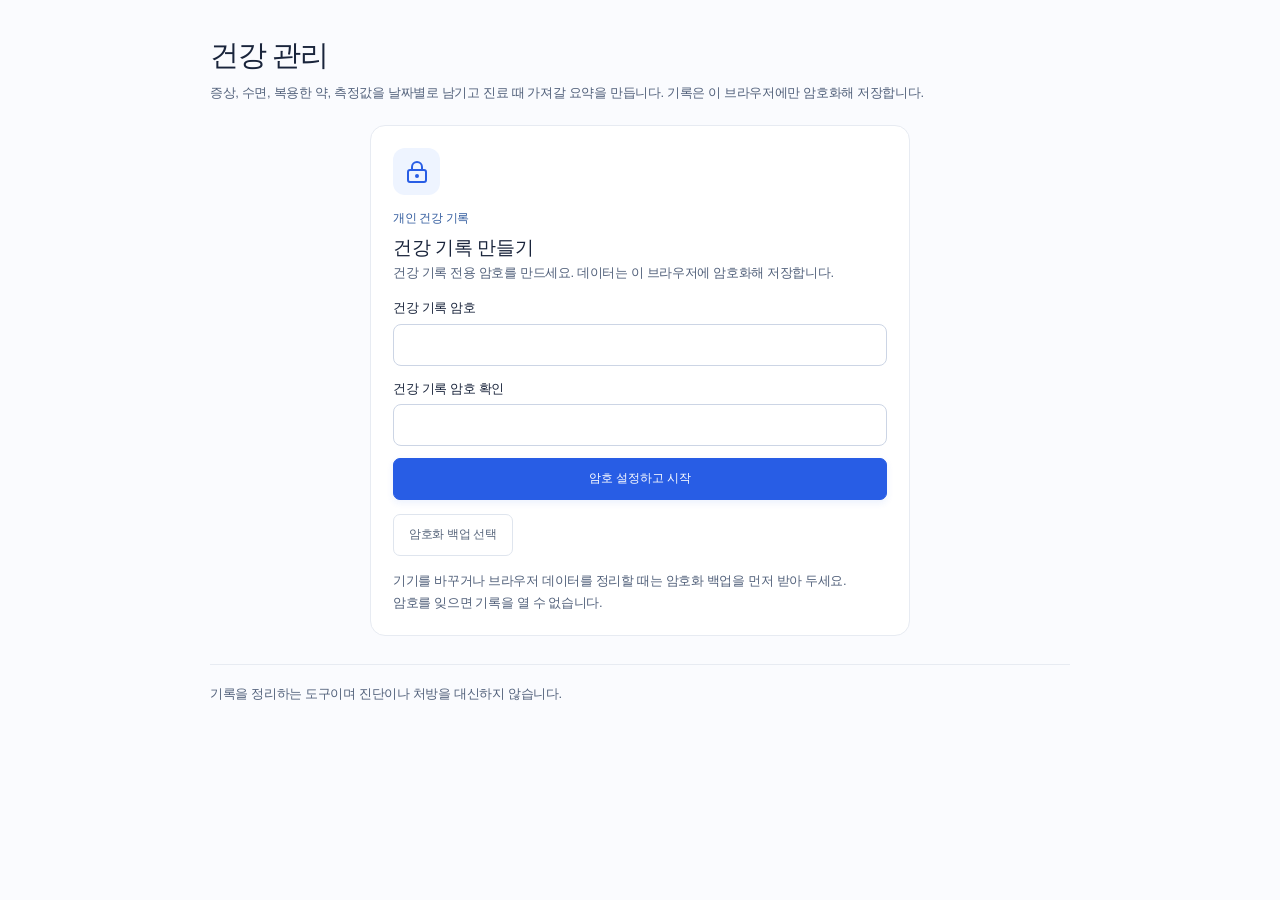
==== index.html @ 81ecff09 "건강 관리 앱 추가 증상, 수면, 복용한 약, 측정값을 날짜별로 남기고 진료 요약을 만드는 정적 페이지입니다. 기록은 암호로 암호화해 브라우저에만 저장하고, 암호화 백업을 받아 다" ====
<!doctype html>
<html lang="ko">
<head>
  <meta charset="utf-8">
  <!-- 스크립트와 스타일은 이 사이트 파일만 허용하고, 페이지가 외부로 데이터를 보내는 연결은 모두 막는다. -->
  <meta http-equiv="Content-Security-Policy"
    content="default-src 'none'; script-src 'self'; style-src 'self'; img-src 'self' data:; connect-src 'none'; base-uri 'none'; form-action 'none'">
  <meta name="viewport" content="width=device-width, initial-scale=1">
  <meta name="robots" content="noindex, nofollow">
  <meta name="referrer" content="no-referrer">
  <title>건강 관리</title>
  <link rel="icon" href="data:image/svg+xml,%3Csvg xmlns='http://www.w3.org/2000/svg' viewBox='0 0 32 32'%3E%3Crect width='32' height='32' rx='8' fill='%23285de5'/%3E%3Cpath d='M5 17h6l2-6 4 11 3-8 1.5 3H27' fill='none' stroke='%23fff' stroke-width='2.4' stroke-linecap='round' stroke-linejoin='round'/%3E%3C/svg%3E">
  <link rel="stylesheet" href="css/app.css">
  <script type="module" src="js/app.js"></script>
</head>
<body>
  <div class="page">
    <header class="page-header">
      <h1>건강 관리</h1>
      <p>증상, 수면, 복용한 약, 측정값을 날짜별로 남기고 진료 때 가져갈 요약을 만듭니다. 기록은 이 브라우저에만 암호화해 저장합니다.</p>
    </header>
    <main id="app" class="health">
      <section class="card" aria-busy="true">건강 기록을 여는 중입니다.</section>
    </main>
    <noscript><p class="error">이 앱은 자바스크립트를 켜야 사용할 수 있습니다.</p></noscript>
    <footer class="page-footer">
      <p>기록을 정리하는 도구이며 진단이나 처방을 대신하지 않습니다.</p>
    </footer>
  </div>
</body>
</html>
---- css/app.css ----
/* 색상 토큰, 기본 규칙, 버튼은 fortune-report의 globals.css에서, 카드와 폼은 HealthPanel.module.css에서 옮겼다. */

:root {
  --blue: #285de5;
  --blue-dark: #1948bf;
  --ink: #19243b;
  --subtle: #52617b;
  --line: #e7ebf2;
  --radius: 15px;
  color-scheme: light;
  font-family: Inter, Pretendard, -apple-system, BlinkMacSystemFont, "Apple SD Gothic Neo", "Noto Sans KR", "Malgun Gothic", sans-serif;
  font-synthesis: none;
}

* {
  box-sizing: border-box;
}

body {
  margin: 0;
  color: var(--ink);
  font-size: 14px;
  background: #fafbfe;
  line-height: 1.65;
  letter-spacing: -0.025em;
}

button,
input,
select,
textarea {
  font: inherit;
  -webkit-tap-highlight-color: transparent;
}

button {
  cursor: pointer;
  border: 0;
  background: none;
  color: inherit;
}

button:disabled {
  cursor: default;
  opacity: 0.5;
}

p,
h1,
h2 {
  margin: 0;
}

h1,
h2 {
  font-weight: 700;
  line-height: 1.45;
  word-break: keep-all;
}

p,
dd {
  word-break: keep-all;
  overflow-wrap: anywhere;
}

button:focus-visible,
input:focus-visible,
select:focus-visible,
textarea:focus-visible {
  outline: 3px solid #8cafff;
  outline-offset: 4px;
}

/* 화면이 바뀔 때 제목으로 초점을 옮기지만, 누를 수 있는 요소가 아니므로 테두리는 그리지 않는다. */
[tabindex="-1"]:focus {
  outline: 0;
}

svg {
  flex-shrink: 0;
}

::selection {
  background: #d9e5ff;
}

[hidden] {
  display: none !important;
}

.page {
  max-width: 900px;
  margin: 0 auto;
  padding: 34px 20px 44px;
}

.page-header {
  margin-bottom: 22px;
}

.page-header h1 {
  font-size: 29px;
  font-weight: 750;
  letter-spacing: -1.35px;
  margin-bottom: 6px;
}

.page-header p,
.page-footer {
  color: var(--subtle);
  font-size: 13px;
}

.page-footer {
  margin-top: 28px;
  padding-top: 18px;
  border-top: 1px solid var(--line);
}

.button {
  display: inline-flex;
  justify-content: center;
  align-items: center;
  gap: 8px;
  border-radius: 7px;
  font-size: 12px;
  line-height: 1.45;
  font-weight: 600;
  padding: 11px 15px;
  white-space: nowrap;
  min-height: 38px;
  transition: background 0.15s;
}

.button-primary {
  background: var(--blue);
  color: #fff;
  border: 1px solid var(--blue);
  box-shadow: 0 3px 7px #285de516;
}

.button-primary:hover {
  background: var(--blue-dark);
}

.button-secondary {
  background: white;
  color: #57657b;
  border: 1px solid #dfe5ee;
}

.button-secondary:hover {
  background: #f5f8ff;
  border-color: #bdccef;
}

.health {
  display: grid;
  gap: 16px;
}

/* 알림 문단이 감싸는 요소 없이 바로 카드 사이에 놓이도록 한다. */
.feedback {
  display: contents;
}

.card {
  display: grid;
  gap: 16px;
  padding: 22px;
  border: 1px solid var(--line);
  border-radius: var(--radius);
  background: white;
  min-width: 0;
}

.card h2 {
  font-size: 19px;
}

.locked {
  width: 100%;
  max-width: 540px;
  margin: 0 auto;
  gap: 14px;
}

.lock-icon {
  width: 47px;
  height: 47px;
  display: grid;
  place-items: center;
  color: var(--blue);
  border-radius: 12px;
  background: #eef4ff;
}

.lock-form,
.control {
  display: grid;
  gap: 5px;
  min-width: 0;
}

.lock-form {
  gap: 12px;
}

.control {
  color: var(--ink);
  font-size: 13px;
  font-weight: 650;
}

.control input,
.control select,
.control textarea {
  display: block;
  width: 100%;
  min-width: 0;
  min-height: 42px;
  border: 1px solid #ccd5e5;
  border-radius: 8px;
  background: #fff;
  color: var(--ink);
  font: inherit;
  font-weight: 400;
  padding: 8px 10px;
}

.control textarea {
  resize: vertical;
}

.eyebrow {
  display: flex;
  align-items: center;
  gap: 6px;
  color: #315b9e;
  font-size: 12px;
  font-weight: 700;
  margin-bottom: 5px;
}

.muted {
  color: var(--subtle);
  font-size: 13px;
}

.overview {
  border-color: #dbe7fb;
  background: linear-gradient(130deg, #eef4ff, #fff 65%);
}

.section-head,
.backups {
  display: flex;
  flex-wrap: wrap;
  align-items: start;
  justify-content: space-between;
  gap: 14px;
}

.metrics,
.trend {
  display: grid;
  grid-template-columns: repeat(4, minmax(0, 1fr));
  gap: 10px;
  margin: 0;
}

.metrics > div,
.trend > div {
  min-width: 0;
  padding: 13px;
  border-radius: 10px;
  border: 1px solid #e2e9f5;
  background: #fff;
}

.metrics dt {
  display: flex;
  align-items: center;
  gap: 6px;
}

.metrics dt,
.trend dt,
.metrics small {
  color: var(--subtle);
  font-size: 12px;
}

.metrics dd,
.trend dd {
  font-weight: 750;
  font-variant-numeric: tabular-nums;
  font-size: 19px;
  margin: 4px 0 0;
}

.metrics small {
  display: block;
  font-weight: 400;
}

.trend dd {
  font-size: 16px;
}

.actions {
  display: flex;
  flex-wrap: wrap;
  align-items: center;
  gap: 8px;
}

.actions button,
.actions label,
.lock-form button {
  min-height: 42px;
}

.fieldset {
  border: 0;
  padding: 0;
  margin: 0;
  min-width: 0;
}

.fieldset legend {
  font-weight: 750;
  margin: 0 0 8px;
  padding: 0;
}

.fields,
.text-fields {
  display: grid;
  grid-template-columns: repeat(3, minmax(0, 1fr));
  gap: 11px;
}

.text-fields {
  grid-template-columns: repeat(2, minmax(0, 1fr));
  margin-top: 12px;
}

.history {
  list-style: none;
  margin: 0;
  padding: 0;
}

.history li {
  display: grid;
  grid-template-columns: max-content 1fr;
  align-items: start;
  gap: 10px;
  padding: 8px 0;
  border-top: 1px solid var(--line);
}

.history li span {
  color: var(--subtle);
  overflow-wrap: anywhere;
  overflow: hidden;
  display: -webkit-box;
  -webkit-box-orient: vertical;
  -webkit-line-clamp: 2;
  line-clamp: 2;
}

.history-date {
  padding: 0;
  color: var(--blue-dark);
  font-weight: 650;
  text-align: left;
}

.summary {
  line-height: 1.7;
}

.error,
.notice {
  border-radius: 8px;
  padding: 10px 13px;
  background: #fff1ef;
  color: #8e332c;
  font-size: 13px;
}

.notice {
  background: #edf6ff;
  color: #254c86;
}

.file-button {
  position: relative;
  cursor: pointer;
}

.file-button:has(input:disabled) {
  cursor: default;
  opacity: 0.5;
}

.file-button input {
  position: absolute;
  inset: 0;
  width: 100%;
  opacity: 0;
  cursor: inherit;
}

.file-button:focus-within {
  outline: 3px solid #8cafff;
  outline-offset: 3px;
}

/* 글자가 16px보다 작으면 iOS Safari가 입력칸을 누를 때 화면을 확대한다. */
@media (pointer: coarse) {
  .control input,
  .control select,
  .control textarea {
    font-size: 16px;
  }
}

@media (max-width: 740px) {
  .metrics,
  .trend,
  .fields {
    grid-template-columns: repeat(2, minmax(0, 1fr));
  }
}

@media (max-width: 480px) {
  .page {
    padding: 22px 14px 32px;
  }

  .page-header h1 {
    font-size: 24px;
    letter-spacing: -1px;
  }

  .card {
    padding: 15px;
  }

  .text-fields,
  .history li {
    grid-template-columns: minmax(0, 1fr);
  }

  .metrics > div,
  .trend > div {
    padding: 9px;
  }
}
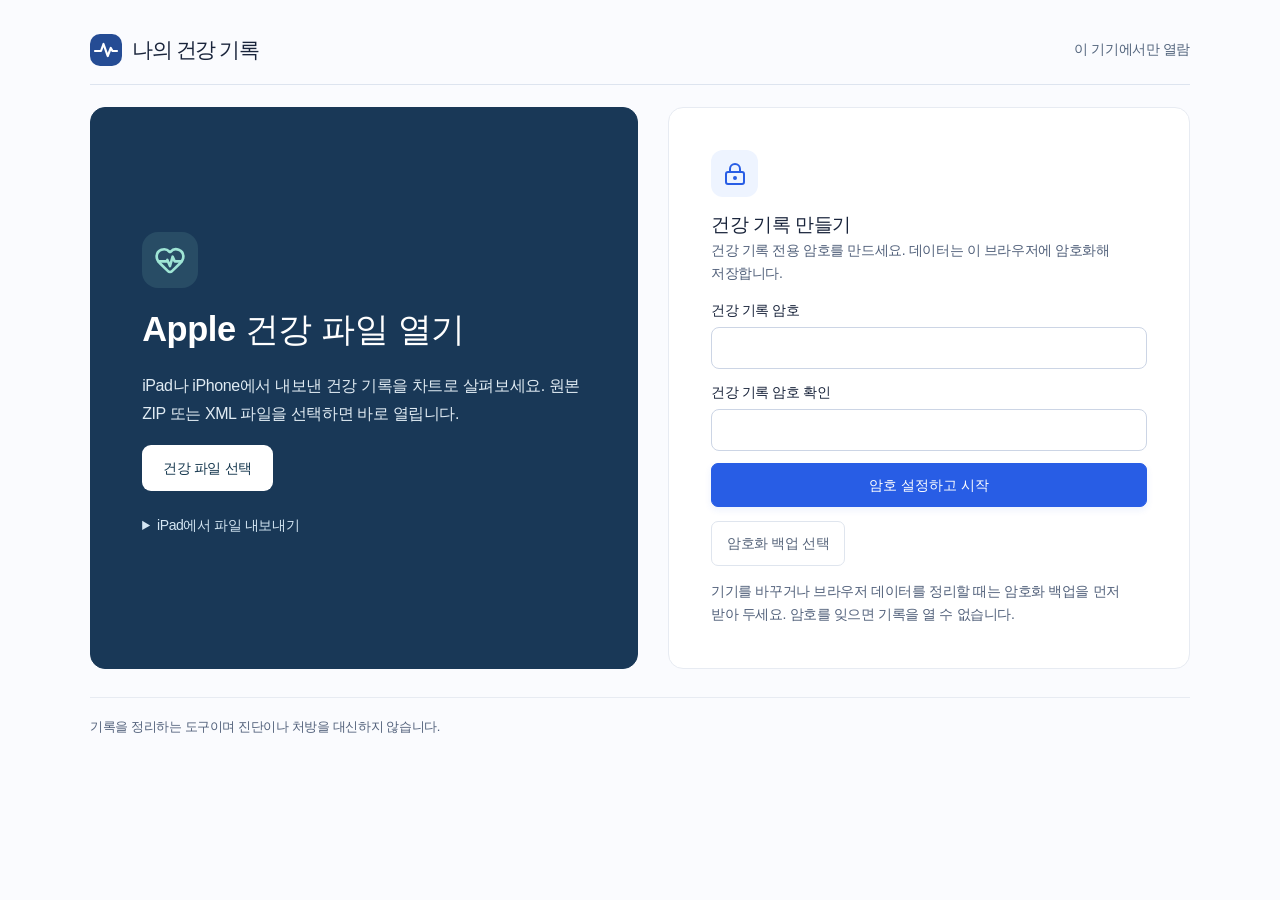
==== commit 0f80e9b9: "Apple 건강 내보내기 파일을 기기에서 읽고 측정 항목별로 시각화" ====
--- a/index.html
+++ b/index.html
@@ -11,13 +11,17 @@
   <title>건강 관리</title>
   <link rel="icon" href="data:image/svg+xml,%3Csvg xmlns='http://www.w3.org/2000/svg' viewBox='0 0 32 32'%3E%3Crect width='32' height='32' rx='8' fill='%23285de5'/%3E%3Cpath d='M5 17h6l2-6 4 11 3-8 1.5 3H27' fill='none' stroke='%23fff' stroke-width='2.4' stroke-linecap='round' stroke-linejoin='round'/%3E%3C/svg%3E">
   <link rel="stylesheet" href="css/app.css">
+  <link rel="stylesheet" href="css/apple-health.css">
   <script type="module" src="js/app.js"></script>
 </head>
 <body>
   <div class="page">
     <header class="page-header">
-      <h1>건강 관리</h1>
-      <p>증상, 수면, 복용한 약, 측정값을 날짜별로 남기고 진료 때 가져갈 요약을 만듭니다. 기록은 이 브라우저에만 암호화해 저장합니다.</p>
+      <div class="site-name">
+        <svg width="32" height="32" viewBox="0 0 32 32" aria-hidden="true"><rect width="32" height="32" rx="10" fill="#254c94"/><path d="M5 17h6l2.5-7 4.2 12 3.1-8 1.7 3H27" fill="none" stroke="white" stroke-width="2.2" stroke-linecap="round" stroke-linejoin="round"/></svg>
+        <h1>나의 건강 기록</h1>
+      </div>
+      <span class="local-label">이 기기에서만 열람</span>
     </header>
     <main id="app" class="health">
       <section class="card" aria-busy="true">건강 기록을 여는 중입니다.</section>
--- a/css/app.css
+++ b/css/app.css
@@ -19,7 +19,7 @@
 body {
   margin: 0;
   color: var(--ink);
-  font-size: 14px;
+  font-size: 16px;
   background: #fafbfe;
   line-height: 1.65;
   letter-spacing: -0.025em;
@@ -90,20 +90,37 @@
 }
 
 .page {
-  max-width: 900px;
+  max-width: 1140px;
   margin: 0 auto;
   padding: 34px 20px 44px;
 }
 
 .page-header {
+  display: flex;
+  align-items: center;
+  justify-content: space-between;
+  gap: 12px;
+  padding-bottom: 18px;
   margin-bottom: 22px;
+  border-bottom: 1px solid #dde4ef;
+}
+
+.site-name {
+  display: flex;
+  align-items: center;
+  gap: 10px;
+}
+
+.local-label {
+  color: #53657d;
+  font-size: .875rem;
 }
 
 .page-header h1 {
-  font-size: 29px;
+  font-size: 1.3rem;
   font-weight: 750;
   letter-spacing: -1.35px;
-  margin-bottom: 6px;
+  margin: 0;
 }
 
 .page-header p,
@@ -124,7 +141,7 @@
   align-items: center;
   gap: 8px;
   border-radius: 7px;
-  font-size: 12px;
+  font-size: .875rem;
   line-height: 1.45;
   font-weight: 600;
   padding: 11px 15px;
@@ -420,6 +437,60 @@
   outline-offset: 3px;
 }
 
+.welcome-layout {
+  display: grid;
+  grid-template-columns: minmax(0, 1.05fr) minmax(0, 1fr);
+  gap: clamp(16px, 2.5vw, 30px);
+  align-items: stretch;
+}
+
+.welcome-layout .locked {
+  max-width: none;
+  padding: clamp(20px, 3.3vw, 42px);
+}
+
+.apple-welcome {
+  padding: clamp(24px, 4vw, 52px);
+  align-content: center;
+  justify-items: start;
+  gap: 17px;
+  background: #193857;
+  color: #fff;
+  border-color: #193857;
+}
+
+.welcome-icon {
+  display: inline-flex;
+  padding: 12px;
+  border-radius: 16px;
+  color: #9fe5d5;
+  background: #284c65;
+}
+
+.apple-welcome h2 { font-size: clamp(1.5rem, 3vw, 2.15rem); }
+.apple-welcome > p { color: #e0ebf3; max-width: 31em; line-height: 1.75; }
+.apple-welcome .file-button { color: #14364d; border: 0; border-radius: 9px; padding: 13px 21px; }
+.export-help { width: 100%; color: #d4e6f3; font-size: .875rem; }
+.export-help summary { cursor: pointer; padding: 6px 0; }
+.export-help p { padding-top: 7px; }
+.welcome-layout .control, .welcome-layout .muted, .backups .muted { font-size: .875rem; }
+.vault-toolbar .section-head, .preview-toolbar { align-items: center; }
+.vault-toolbar h2 { display: flex; align-items: center; gap: 7px; font-size: .95rem; color: #465b73; }
+.preview-toolbar { display: flex; gap: 12px; justify-content: space-between; flex-wrap: wrap; }
+.preview-toolbar .muted { font-size: .875rem; }
+.health-tabs { padding: 5px; background: #eaf0f7; border-radius: 12px; justify-self: start; gap: 3px; }
+.health-tabs .button { border: 0; box-shadow: none; }
+.health-tabs .button-primary { background: white; color: #203d66; box-shadow: 0 1px 5px #22334b20; }
+.health-tabs .button-secondary { background: transparent; color: #495c73; }
+.health-tabs .button-secondary:hover { background: #f8fafd; }
+
+@media (max-width: 680px) {
+  .welcome-layout { grid-template-columns: minmax(0, 1fr); }
+  .health-tabs { display: grid; grid-template-columns: repeat(4, minmax(0, 1fr)); justify-self: stretch; }
+  .health-tabs .button { padding-inline: 3px; gap: 4px; font-size: .8125rem; }
+  .health-tabs .button svg { display: none; }
+}
+
 /* 글자가 16px보다 작으면 iOS Safari가 입력칸을 누를 때 화면을 확대한다. */
 @media (pointer: coarse) {
   .control input,
@@ -443,7 +514,7 @@
   }
 
   .page-header h1 {
-    font-size: 24px;
+    font-size: 1.125rem;
     letter-spacing: -1px;
   }
 
--- a/css/apple-health.css
+++ b/css/apple-health.css
@@ -0,0 +1,152 @@
+.ah-dashboard {
+  --ah-ink: #162e42;
+  --ah-subtle: #51677b;
+  --ah-accent: #126b77;
+  --ah-border: #d6e3e8;
+  display: grid;
+  min-width: 0;
+  gap: 16px;
+  color: var(--ah-ink);
+  font-size: 1rem;
+  line-height: 1.55;
+  font-variant-numeric: tabular-nums;
+}
+.ah-dashboard h2, .ah-dashboard h3, .ah-dashboard figcaption, .ah-dashboard dt, .ah-dashboard dd { margin: 0; }
+.ah-dashboard h3 { font-size: 1.25rem; line-height: 1.35; letter-spacing: -.045em; }
+.ah-head {
+  border-radius: 16px;
+  color: #f2fffc;
+  background: linear-gradient(112deg, #153647, #144e59 78%, #22606b);
+  padding: clamp(18px, 3vw, 28px);
+}
+.ah-head h2 { display: flex; align-items: center; gap: 10px; font-size: clamp(1.35rem, 2.6vw, 1.7rem); letter-spacing: -.045em; }
+.ah-head h2 svg { color: #8fe1ca; }
+.ah-head p { margin-top: 6px; color: #c3dce1; font-size: .9375rem; }
+.ah-title-row, .ah-chart-title, .ah-section-heading { display: flex; align-items: center; justify-content: space-between; flex-wrap: wrap; gap: 14px; }
+.ah-head .file-button { background: #effaf8; border: 1px solid #effaf8; color: #134451; font-size: .875rem; min-height: 44px; }
+.ah-head .file-button:hover { background: white; }
+.ah-stats { display: grid; grid-template-columns: repeat(3, minmax(0,1fr)); margin: 22px 0 0; padding-top: 16px; border-top: 1px solid #fff3; }
+.ah-stats > div { min-width: 0; padding-inline: clamp(12px, 3vw, 24px); border-inline-start: 1px solid #fff3; }
+.ah-stats > div:first-child { padding-inline-start: 0; border: 0; }
+.ah-stats dt { color: #c3dce1; font-size: .875rem; }
+.ah-stats dd { display: flex; gap: 4px; align-items: baseline; margin-top: 3px; font-size: clamp(1.4rem, 3.3vw, 2rem); line-height: 1.2; letter-spacing: -.055em; font-weight: 720; }
+.ah-stats small { color: #cfe6e6; font-size: .875rem; font-weight: 500; letter-spacing: normal; }
+.ah-explorer, .ah-profile { min-width: 0; padding: clamp(14px, 3vw, 26px); background: white; border: 1px solid var(--ah-border); border-radius: 16px; }
+.ah-controls { display: flex; align-items: end; flex-wrap: wrap; gap: 10px; padding-bottom: 20px; border-bottom: 1px solid var(--ah-border); }
+.ah-select { display: grid; min-width: 0; gap: 5px; flex: 1 1 130px; }
+.ah-select > span { color: var(--ah-subtle); font-size: .875rem; font-weight: 600; }
+.ah-select select {
+  width: 100%; min-width: 0; height: 44px; padding: 0 30px 0 12px; border: 1px solid #c3d3da; border-radius: 8px;
+  background: #fff url("data:image/svg+xml,%3Csvg xmlns='http://www.w3.org/2000/svg' viewBox='0 0 16 16'%3E%3Cpath d='m4 6 4 4 4-4' fill='none' stroke='%23395466' stroke-width='1.75' stroke-linecap='round'/%3E%3C/svg%3E") no-repeat right 10px center / 14px;
+  appearance: none; color: var(--ah-ink); font-size: 1rem;
+}
+.ah-chart-title { margin-top: 22px; align-items: end; }
+.ah-chart-title h3 { font-size: clamp(1.45rem, 3vw, 1.9rem); }
+.ah-chart-title p, .ah-note, .ah-status { color: var(--ah-subtle); font-size: .875rem; }
+.ah-chart-title p { margin: 4px 0 0; }
+.ah-periods { display: flex; gap: 2px; border-radius: 9px; background: #ecf2f4; padding: 3px; }
+.ah-periods button { min-width: 42px; min-height: 38px; padding: 4px 8px; color: #495d69; font-size: .875rem; border-radius: 6px; }
+.ah-periods button[aria-pressed=true] { background: white; color: #125863; box-shadow: 0 1px 4px #143d472b; font-weight: 700; }
+.ah-figure { margin: 20px 0 4px; padding: clamp(12px, 2.2vw, 20px); border-radius: 12px; background: #f6f9fa; }
+.ah-figure figcaption { display: flex; align-items: baseline; justify-content: space-between; gap: 8px; }
+.ah-figure figcaption strong { font-size: 1rem; }
+.ah-figure figcaption span, .ah-legend { color: var(--ah-subtle); font-size: .8125rem; }
+.ah-grid { display: grid; grid-template-columns: max-content minmax(0,1fr); column-gap: 9px; row-gap: 6px; margin-top: 16px; }
+.ah-yaxis { display: flex; flex-direction: column; justify-content: space-between; text-align: end; }
+.ah-yaxis, .ah-xaxis { color: #536879; font-size: .8125rem; line-height: 1; }
+.ah-xaxis { grid-column: 2; display: flex; justify-content: space-between; gap: 4px; }
+.ah-plot { min-width: 0; cursor: crosshair; border-radius: 3px; }
+.ah-plot:focus-visible, .ah-dashboard summary:focus-visible { outline: 3px solid #4283a4; outline-offset: 3px; }
+.ah-plot svg { display: block; width: 100%; height: clamp(140px, 25vw, 195px); overflow: visible; }
+.ah-tone-0 { --ah-series: #137882; }
+.ah-tone-1 { --ah-series: #b25335; }
+.ah-tone-2 { --ah-series: #6152aa; }
+.ah-tone-3 { --ah-series: #886313; }
+.ah-tone-4 { --ah-series: #286395; }
+.ah-tone-5 { --ah-series: #a24274; }
+.ah-tone-6 { --ah-series: #47753a; }
+.ah-tone-7 { --ah-series: #71625a; }
+.ah-line, .ah-point, .ah-gridline { vector-effect: non-scaling-stroke; }
+.ah-gridline { stroke: #d3e0e3; stroke-dasharray: 3 4; }
+.ah-line { fill: none; stroke: var(--ah-series); stroke-width: 2; }
+.ah-bar, .ah-point { fill: var(--ah-series); }
+.ah-cursor { fill: #e1edee; }
+.ah-legend { display: flex; flex-wrap: wrap; gap: 5px 12px; margin-top: 10px; }
+.ah-legend > span { display: inline-flex; align-items: center; gap: 5px; }
+.ah-swatch { width: 9px; height: 9px; border-radius: 2px; background: var(--ah-series); }
+.ah-readout { display: flex; flex-wrap: wrap; justify-content: space-between; gap: 4px 14px; margin-top: 14px; padding-top: 10px; border-top: 1px solid #d8e4e7; font-size: .875rem; }
+.ah-readout span { color: #215961; }
+.ah-note { margin-top: 8px; }
+.ah-disclosure > summary, .ah-record > summary { min-height: 44px; cursor: pointer; }
+.ah-disclosure > summary { padding: 11px 0; font-size: .9375rem; font-weight: 600; color: #345867; }
+.ah-table-wrap { overflow-x: auto; margin-block: 4px 12px; }
+.ah-data-table { width: 100%; border-collapse: collapse; font-size: .875rem; }
+.ah-data-table th, .ah-data-table td { padding: 8px; text-align: left; border-bottom: 1px solid var(--ah-border); }
+.ah-data-table thead { color: var(--ah-subtle); background: #f4f7f8; }
+.ah-data-table tbody th { font-weight: 500; }
+.ah-sr { position: absolute; height: 1px; width: 1px; overflow: hidden; clip-path: inset(50%); white-space: nowrap; }
+.ah-records { border-top: 1px solid var(--ah-border); padding-top: 20px; margin-top: 8px; }
+.ah-section-heading { justify-content: start; gap: 8px; margin-bottom: 10px; }
+.ah-section-heading > span { color: var(--ah-subtle); font-size: .875rem; }
+.ah-record { border-bottom: 1px solid #e6edef; }
+.ah-record > summary { display: flex; align-items: baseline; gap: 12px; padding: 10px 4px; list-style: none; font-size: .9375rem; }
+.ah-record > summary::-webkit-details-marker { display: none; }
+.ah-record > summary::before { content: ""; width: 6px; height: 6px; border: solid #64818a; border-width: 0 1.5px 1.5px 0; transform: rotate(-45deg); flex: none; align-self: center; }
+.ah-record[open] > summary::before { transform: rotate(45deg); }
+.ah-record-date { color: var(--ah-subtle); white-space: nowrap; }
+.ah-record strong { font-weight: 650; overflow-wrap: anywhere; }
+.ah-properties { margin: 0 0 12px; padding: 10px 14px; border-radius: 8px; background: #f4f7f8; font-size: .875rem; }
+.ah-properties > div { display: grid; grid-template-columns: minmax(78px, 28%) minmax(0, 1fr); gap: 10px; padding: 4px 0; }
+.ah-properties dt { color: var(--ah-subtle); word-break: keep-all; overflow-wrap: anywhere; }
+.ah-properties dd { white-space: pre-wrap; }
+.ah-members { margin: 0 0 14px 14px; padding-left: 12px; border-left: 2px solid var(--ah-border); }
+.ah-members > div { margin-block: 8px; }
+.ah-pager { display: flex; justify-content: flex-end; align-items: center; gap: 12px; margin-top: 14px; font-size: .875rem; color: var(--ah-subtle); }
+.ah-pager button { min-height: 42px; min-width: 52px; padding: 6px 12px; border: 1px solid #c5d5dc; border-radius: 7px; color: var(--ah-ink); }
+.ah-profile { padding-block: 5px; }
+.ah-profile .ah-properties { margin: 0 0 12px; }
+.ah-status { padding: 14px; margin-top: 10px; background: #f4f7f8; border-radius: 8px; }
+@media (max-width: 500px) {
+  .ah-controls { gap: 8px; }
+  .ah-select { flex-basis: 104px; }
+  .ah-record > summary { display: grid; grid-template-columns: 8px 1fr; gap: 0 8px; }
+  .ah-record > summary::before { grid-row: span 2; }
+  .ah-record strong { grid-column: 2; }
+  .ah-readout { flex-direction: column; }
+  .ah-stats > div { padding-inline: 10px; }
+  .ah-figure { padding-inline: 9px; }
+  .ah-grid { column-gap: 5px; }
+}
+.ah-preview-grid { display: grid; grid-template-columns: repeat(3, minmax(0, 1fr)); gap: 10px; min-width: 0; }
+.ah-preview {
+  display: flex; flex-direction: column; align-items: stretch; padding: 14px 16px 11px; border-radius: 12px;
+  text-align: start; background: white; border: 1px solid var(--ah-border); min-width: 0; line-height: 1.4;
+}
+.ah-preview[aria-pressed=true] { border-color: var(--ah-color); box-shadow: inset 0 0 0 1px var(--ah-color); background: var(--ah-tint); }
+.ah-preview:hover { border-color: var(--ah-color); }
+.ah-preview-group { display: inline-flex; align-items: center; gap: 6px; font-size: .875rem; font-weight: 650; color: var(--ah-color); }
+.ah-preview-label { margin-top: 12px; color: var(--ah-subtle); font-size: .875rem; }
+.ah-preview-number { margin: 2px 0 8px; display: block; color: var(--ah-ink); font-size: clamp(1.16rem, 2.4vw, 1.55rem); font-weight: 725; letter-spacing: -.045em; overflow-wrap: anywhere; }
+.ah-preview-number small { font-size: .875rem; font-weight: 500; margin-inline-start: 4px; letter-spacing: -.01em; }
+.ah-preview-foot { margin-top: auto; display: flex; align-items: end; justify-content: space-between; column-gap: 5px; }
+.ah-preview-foot time { font-size: .8125rem; color: var(--ah-subtle); white-space: nowrap; }
+.ah-spark { width: min(41%, 86px); height: 24px; fill: var(--ah-color); }
+.ah-spark rect { opacity: .35; }
+.ah-spark .ah-newest { opacity: 1; }
+.ah-card-tone-0 { --ah-color: #13727c; --ah-tint: #f0f8f7; }
+.ah-card-tone-1 { --ah-color: #604e9d; --ah-tint: #f6f4fc; }
+.ah-card-tone-2 { --ah-color: #9b4261; --ah-tint: #fbf4f7; }
+.ah-card-tone-3 { --ah-color: #316c9d; --ah-tint: #f3f7fb; }
+.ah-card-tone-4 { --ah-color: #7d611f; --ah-tint: #fbf8ef; }
+.ah-card-tone-5 { --ah-color: #536f3e; --ah-tint: #f5f8f2; }
+.ah-card-tone-6 { --ah-color: #695955; --ah-tint: #f8f5f4; }
+.ah-explorer { scroll-margin-top: 12px; }
+@media (max-width: 620px) {
+  .ah-preview-grid { grid-template-columns: repeat(2, minmax(0,1fr)); gap: 8px; }
+  .ah-preview { padding: 11px; }
+  .ah-preview-foot { flex-wrap: wrap; }
+}
+@media (max-width: 350px) {
+  .ah-preview-foot { align-items: start; flex-direction: column; }
+  .ah-spark { width: 75px; }
+}
